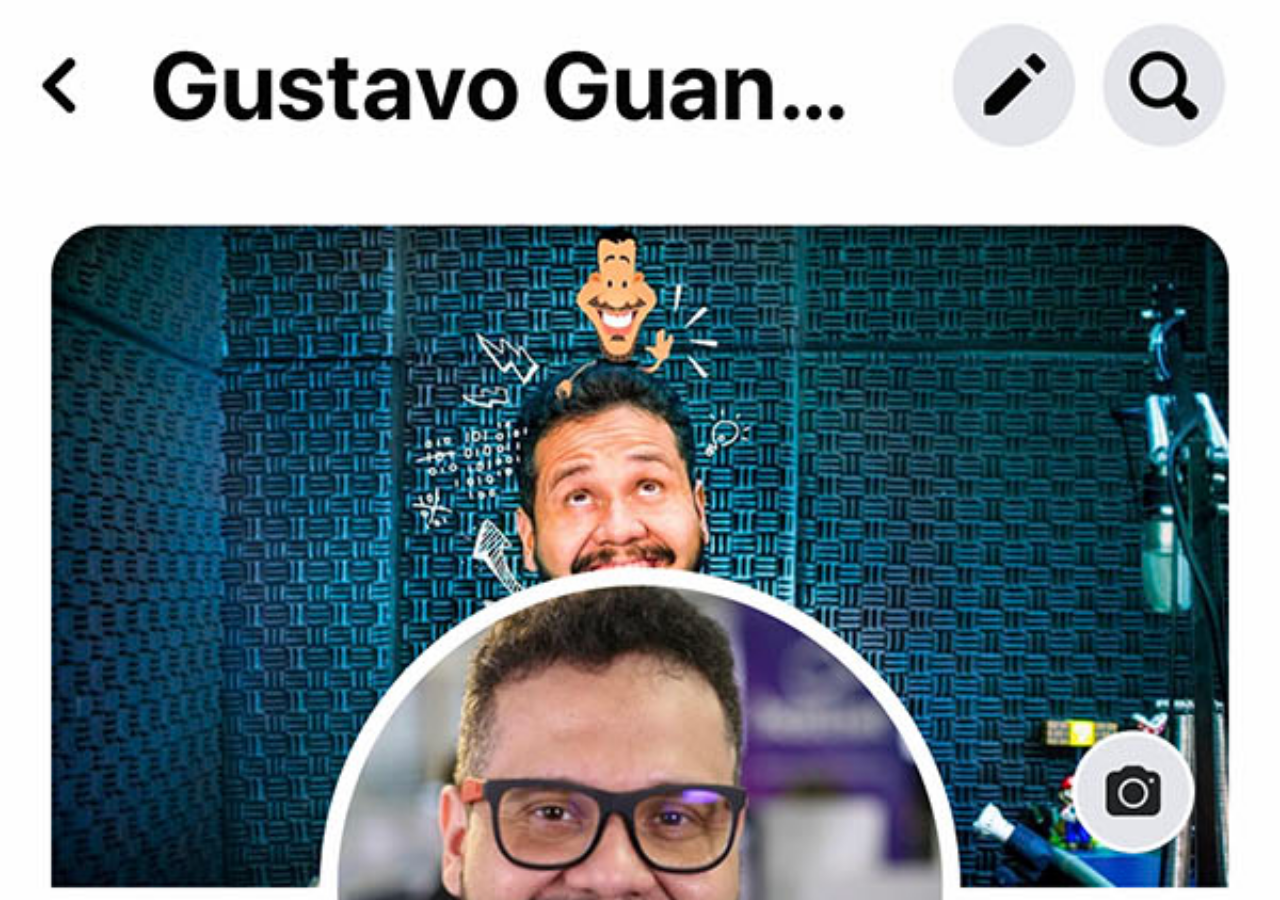
==== facebook.html @ ef8e1c9f "att" ====
<!DOCTYPE html>
<html lang="pt-br">
<head>
    <meta charset="UTF-8">
    <meta name="viewport" content="width=, initial-scale=1.0">
    <title>Document</title>
</head>

<style>
        *{ margin: 0px;
        padding: 0px;}

        body{ width: 100vw;
        height: 100vh;
        background: url(imagens/tela-facebook.jpg);
        background-size: cover;
        background-repeat: no-repeat;}
        

</style>

<body>
   
</body>
</html>
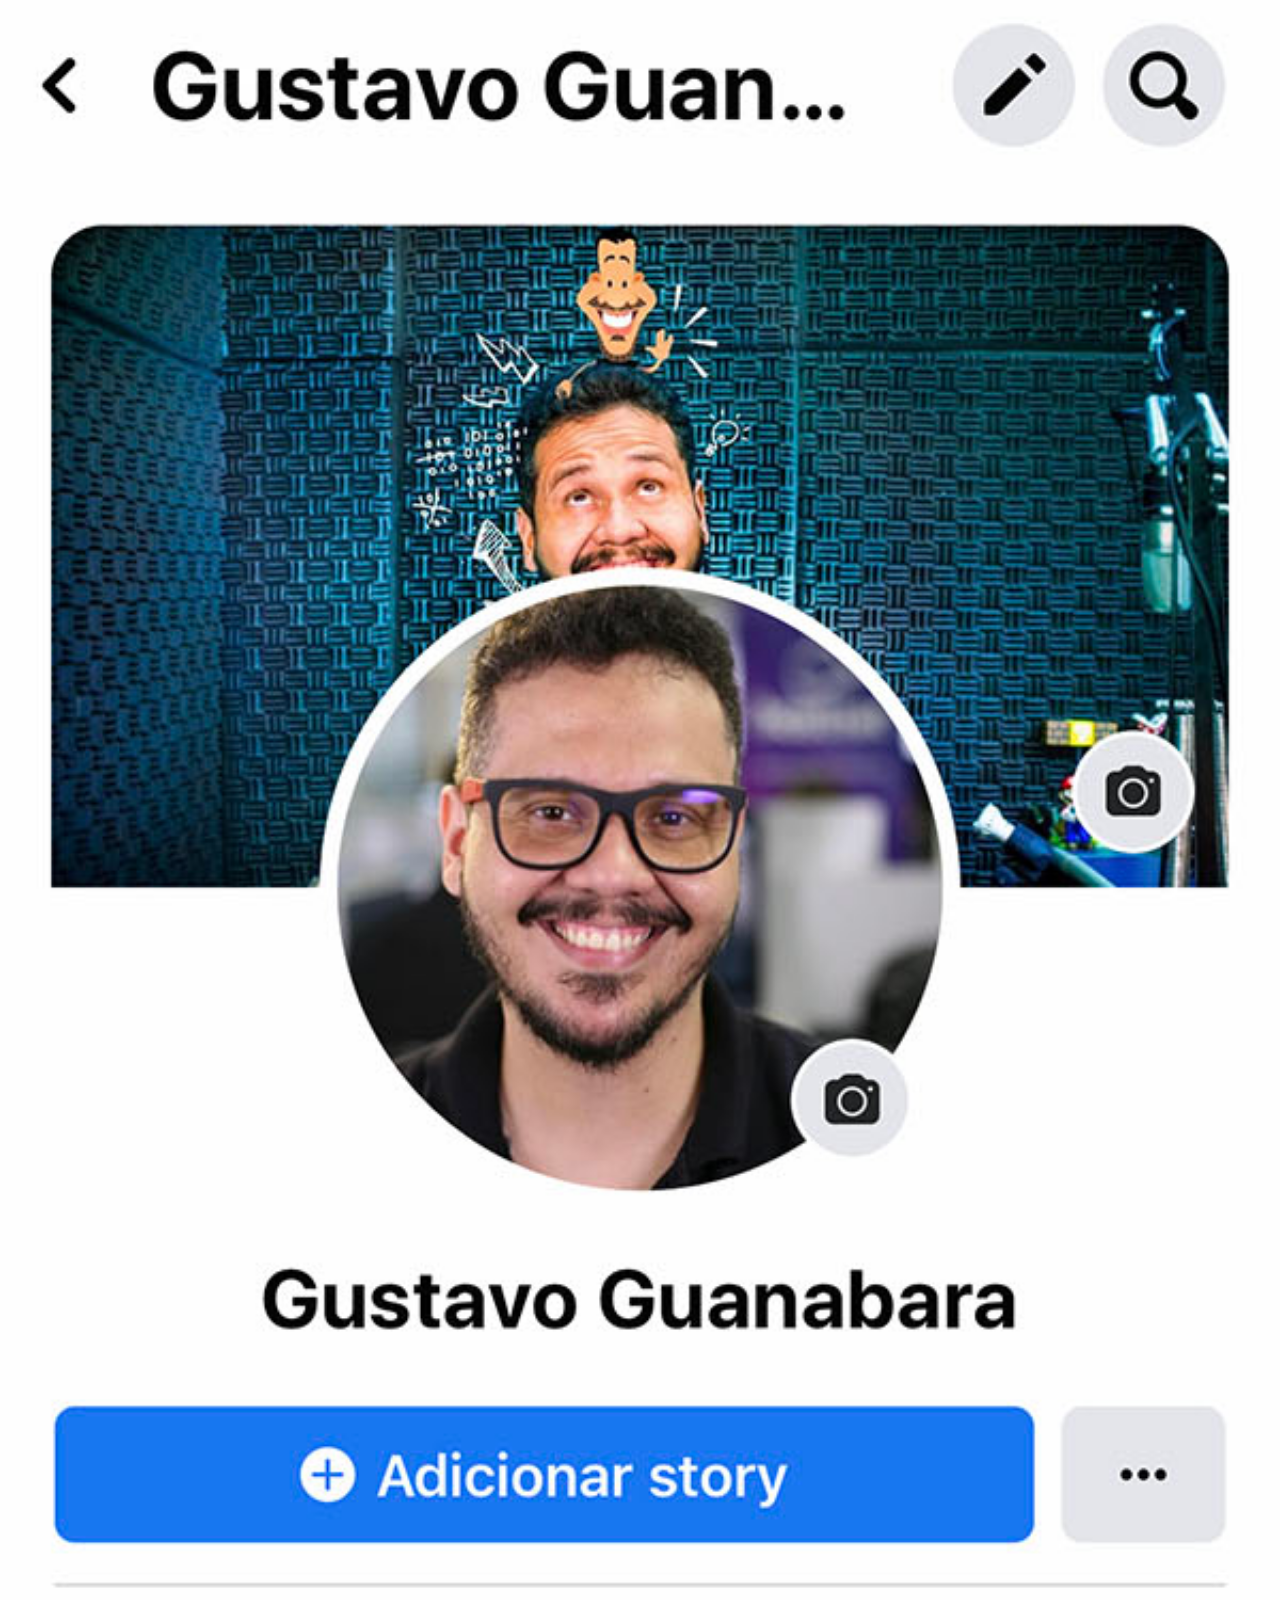
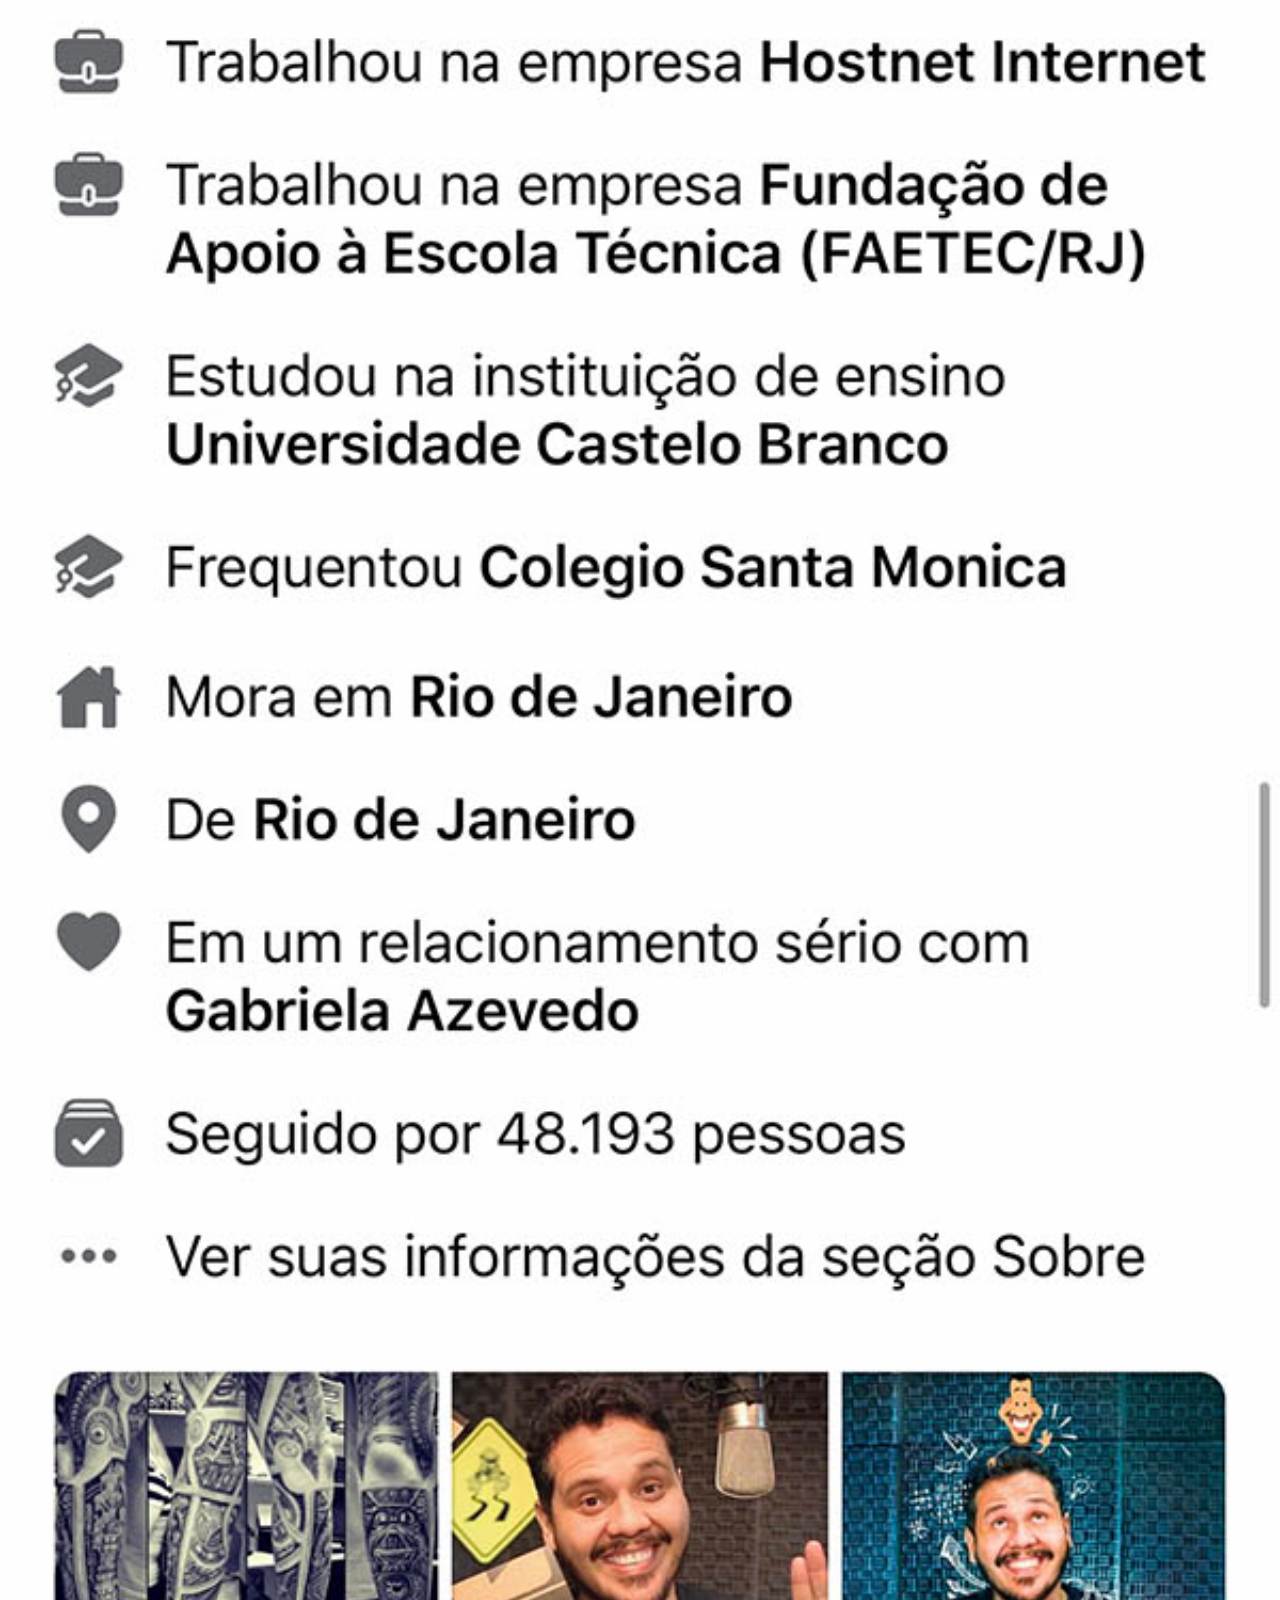
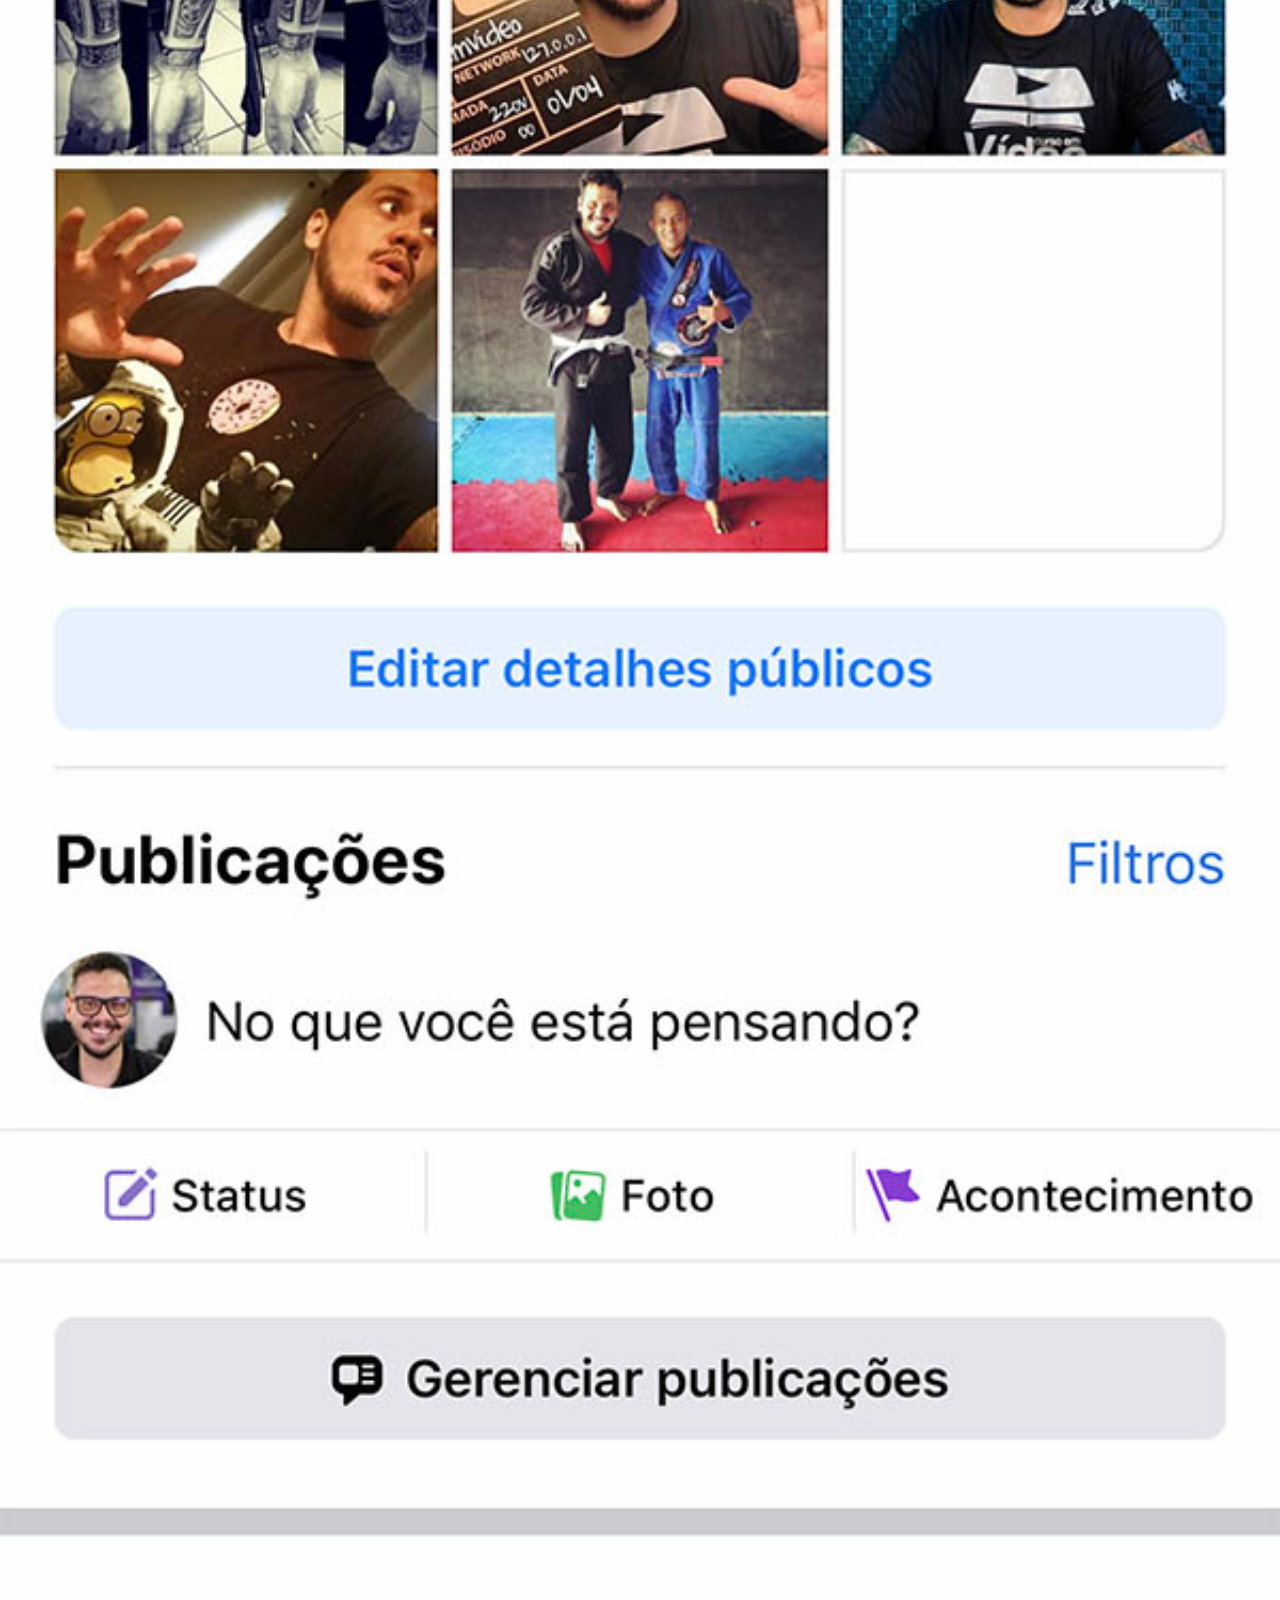
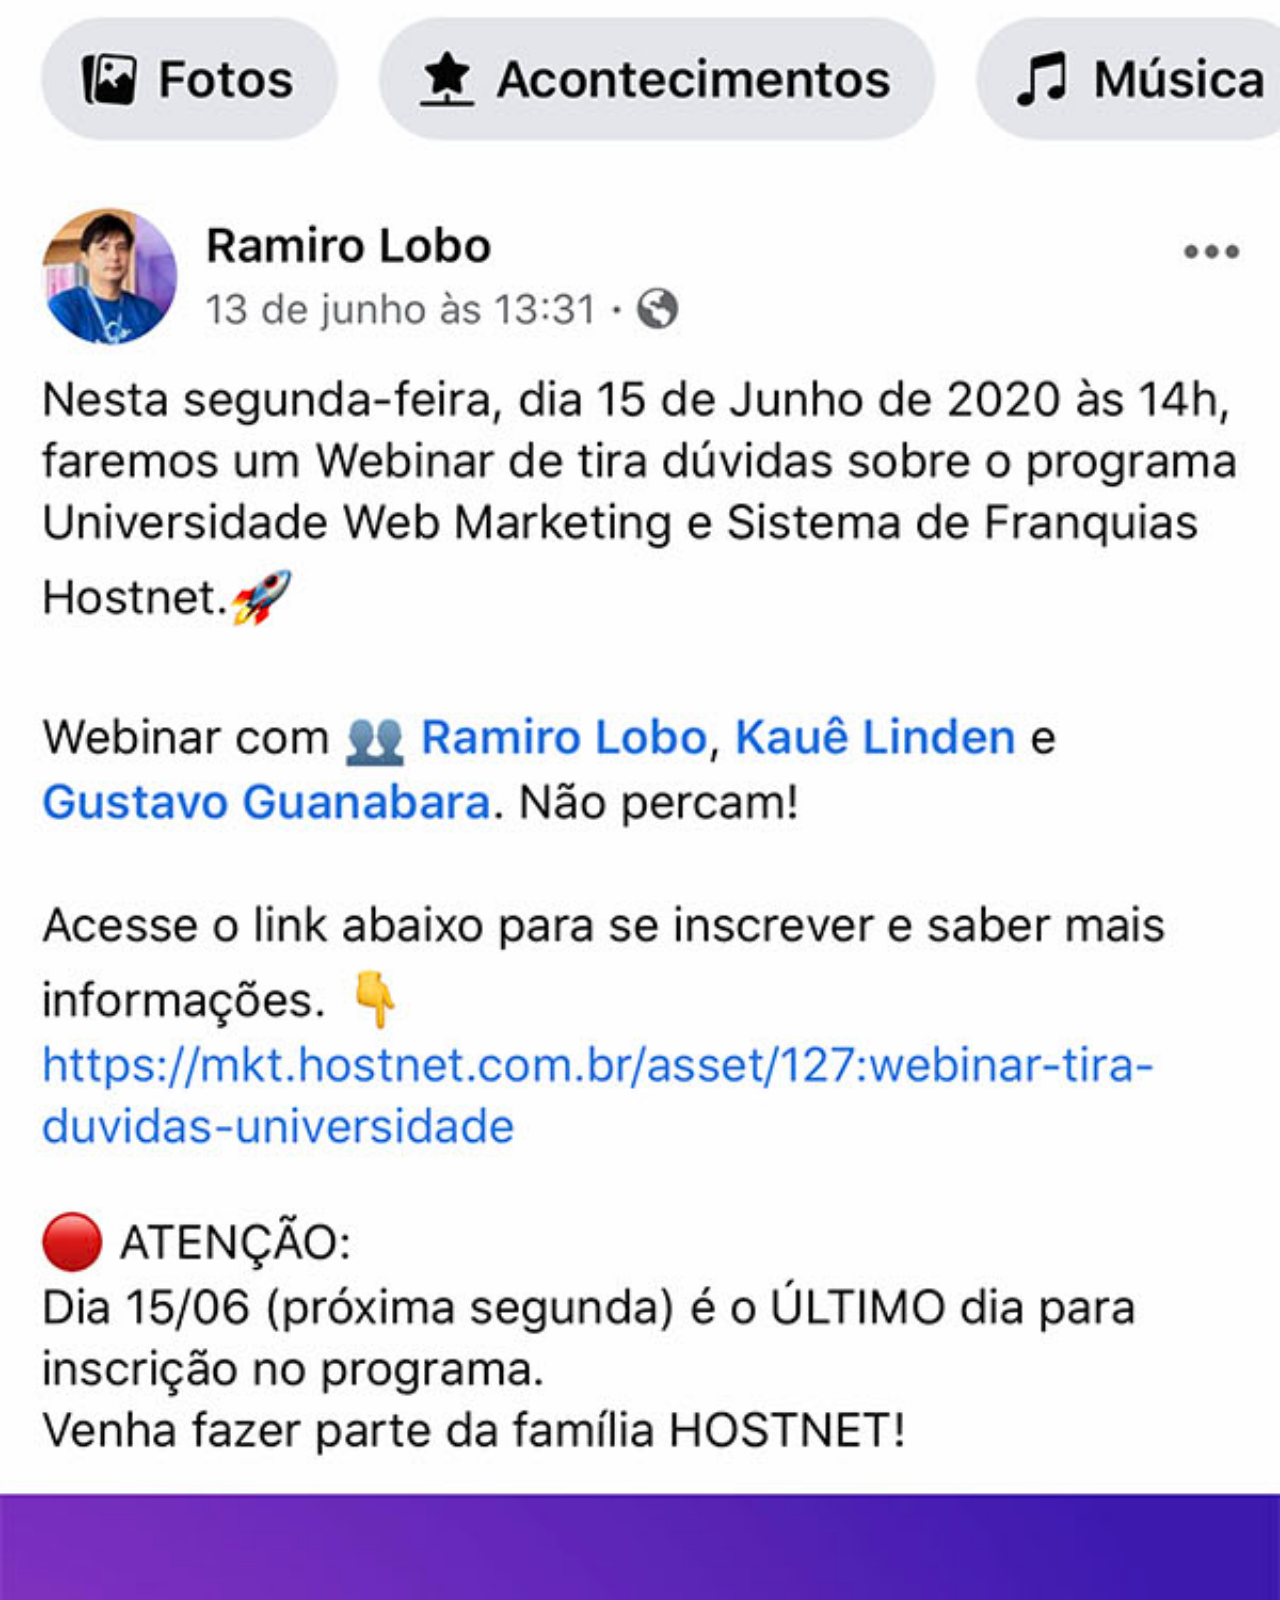
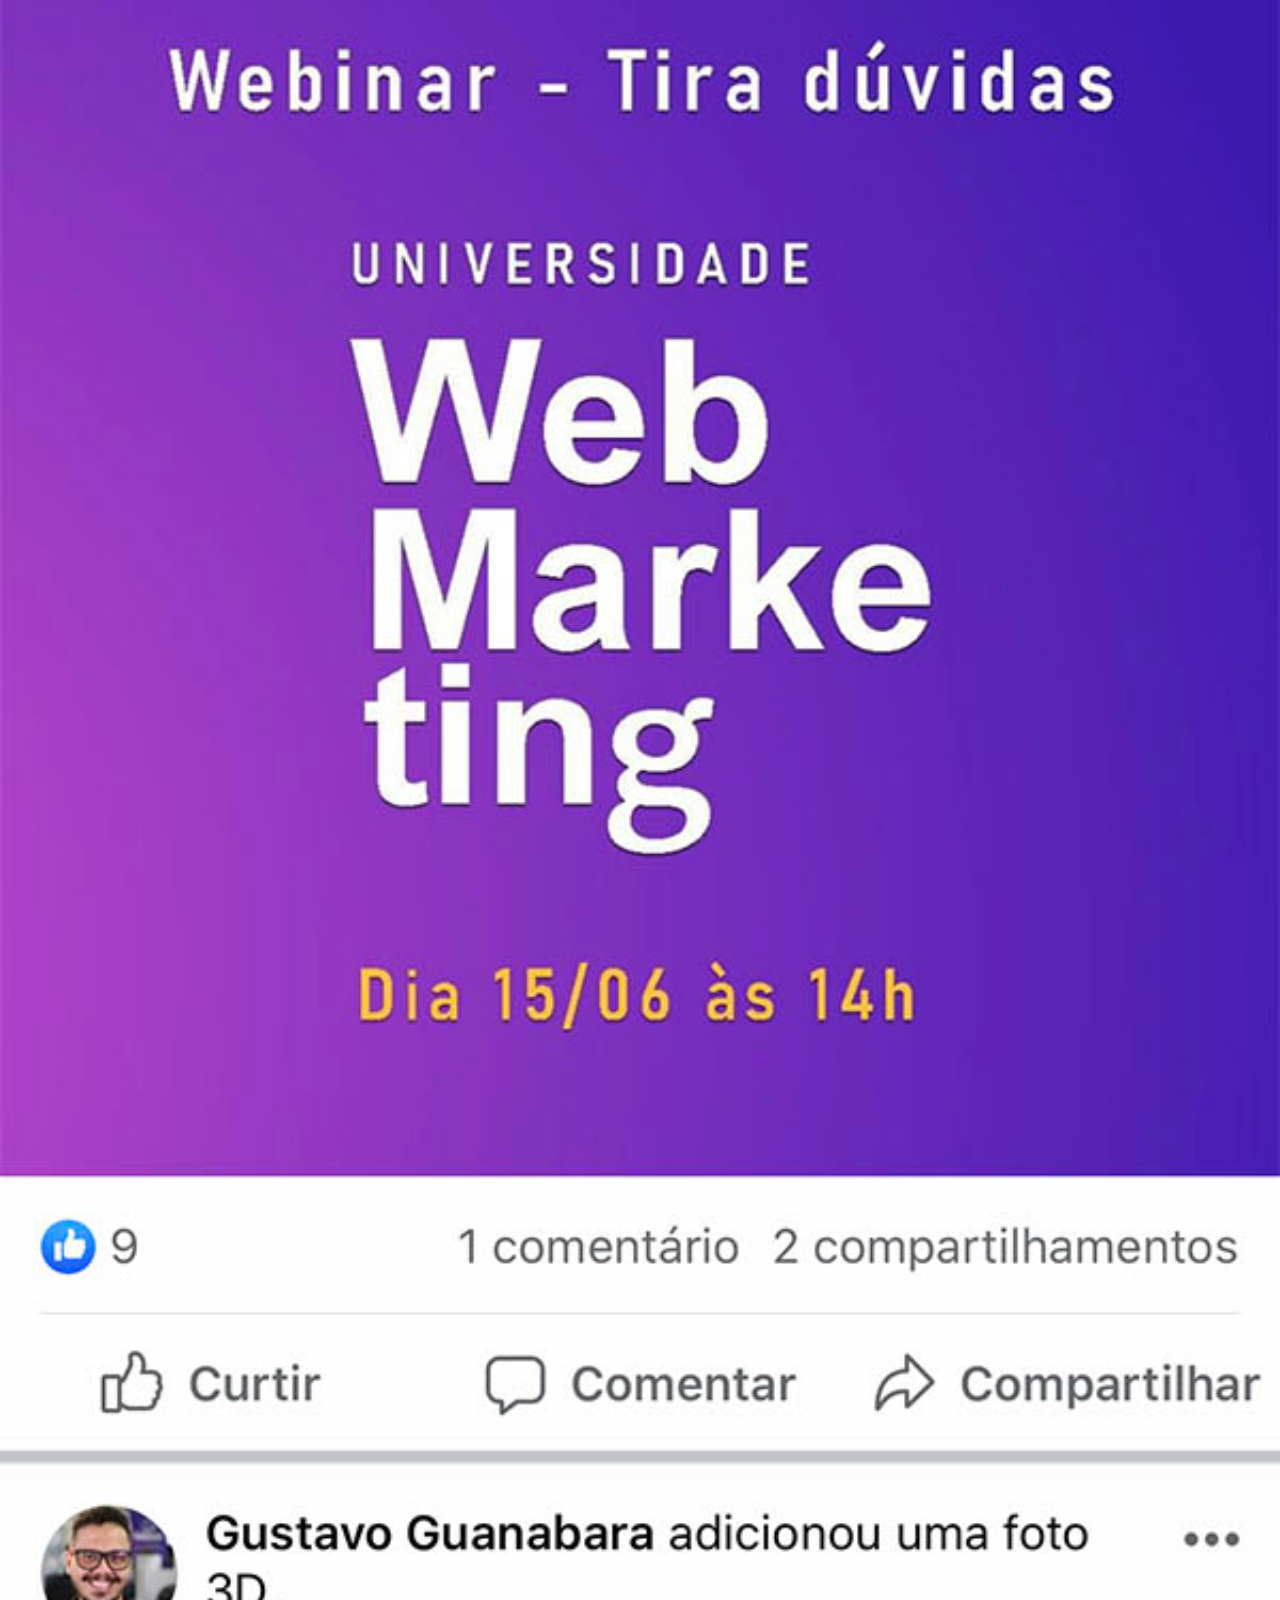
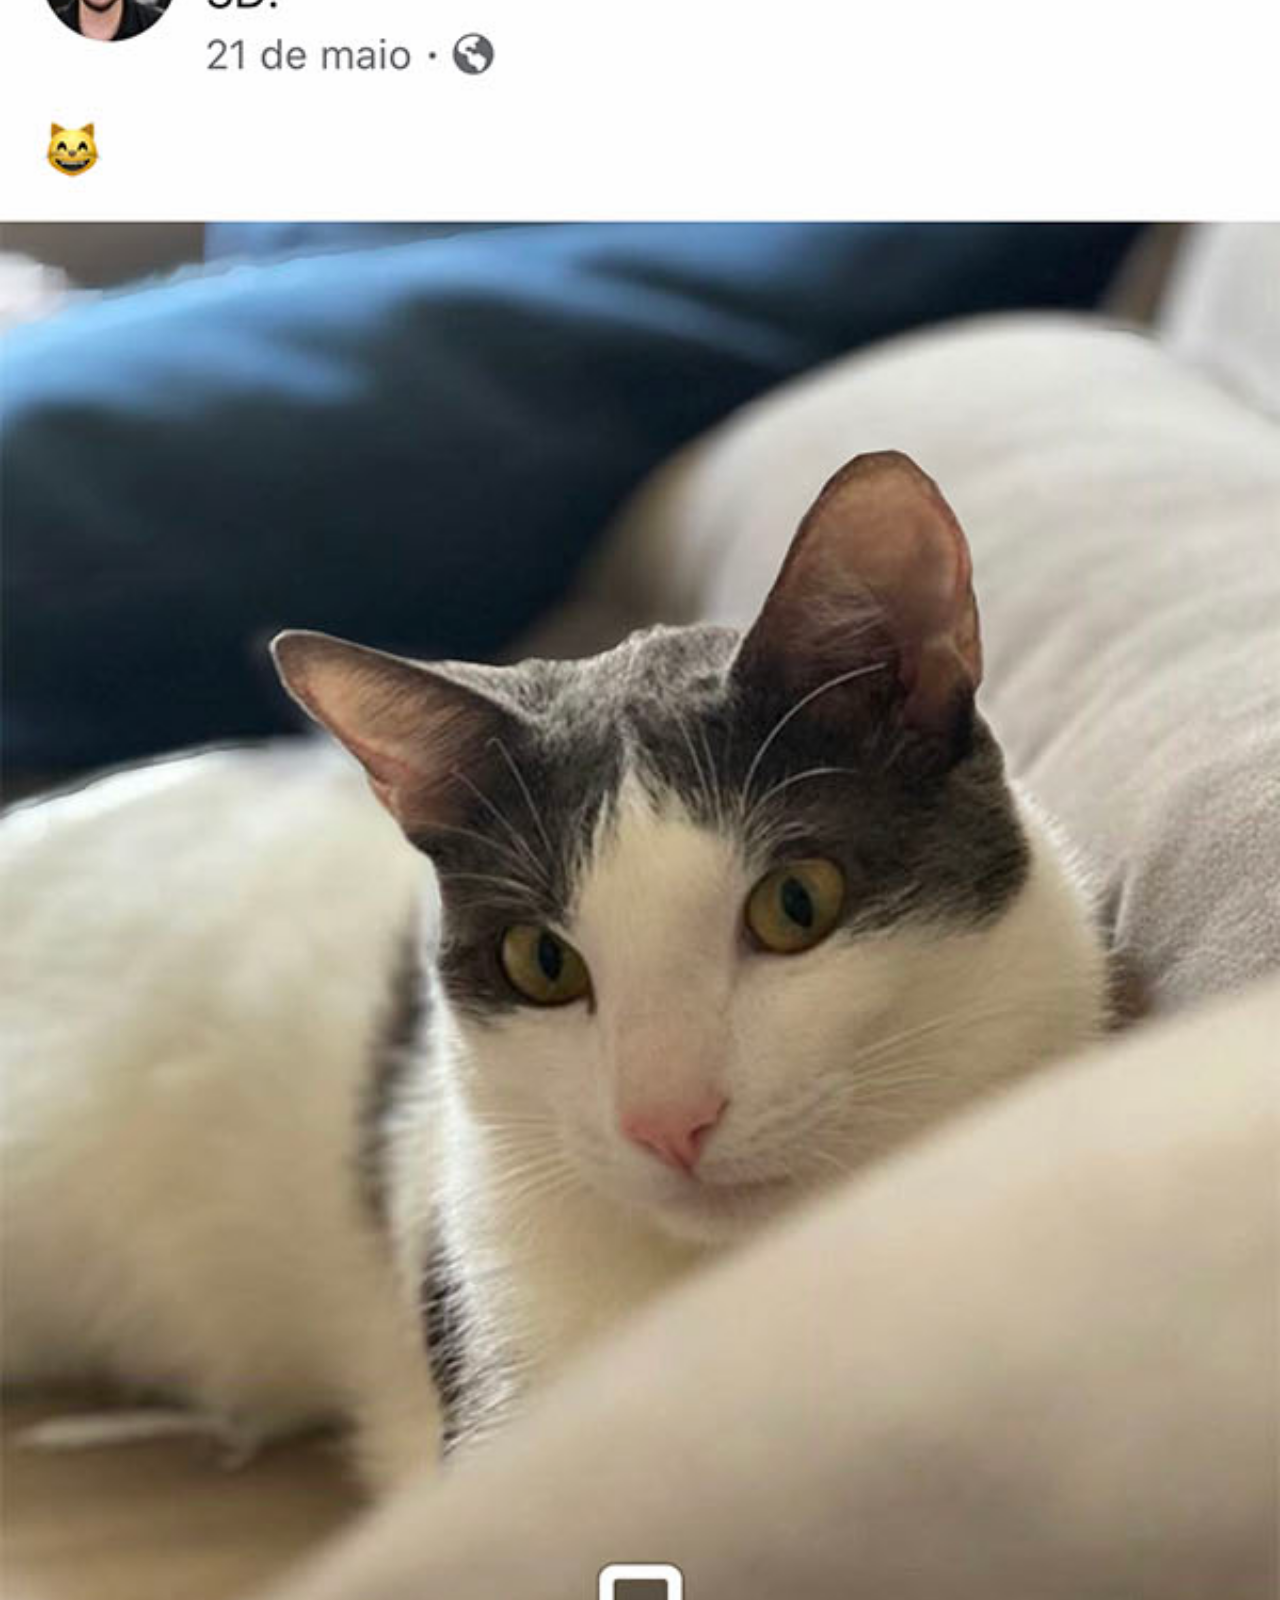
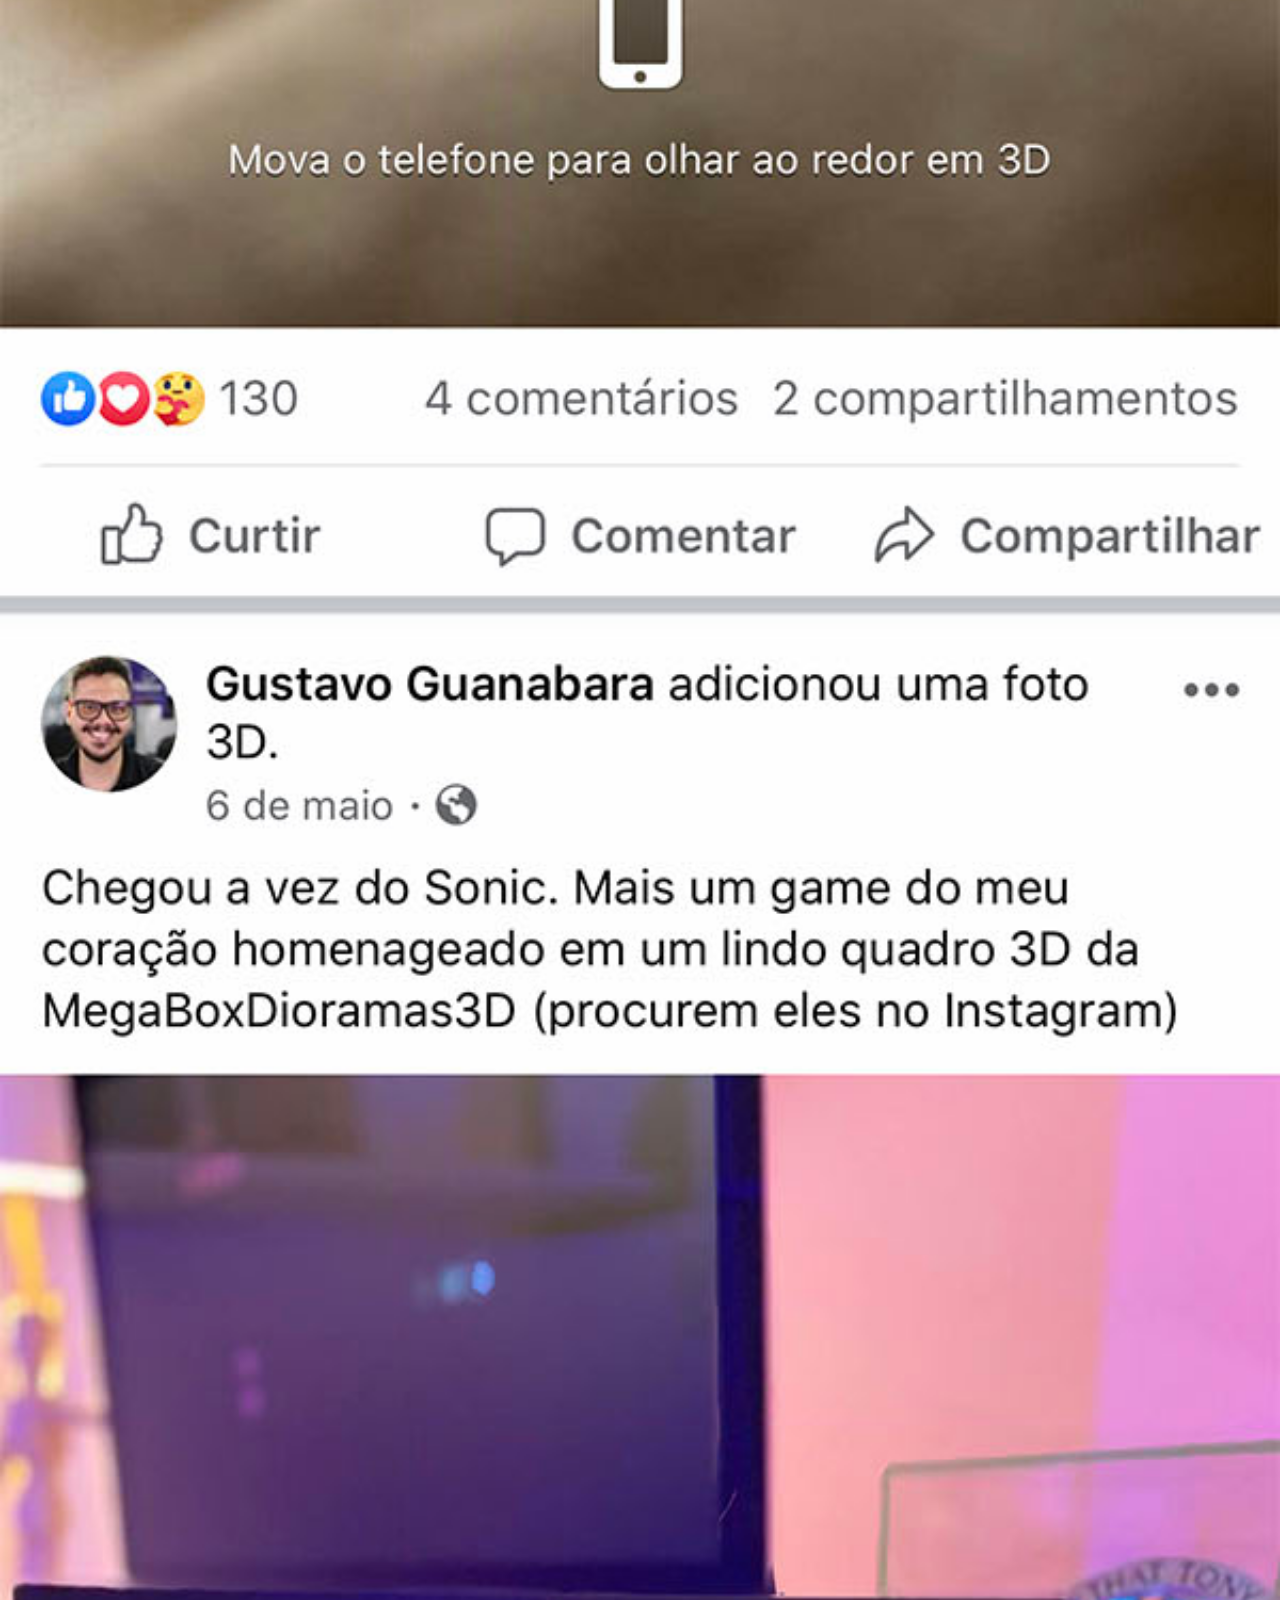
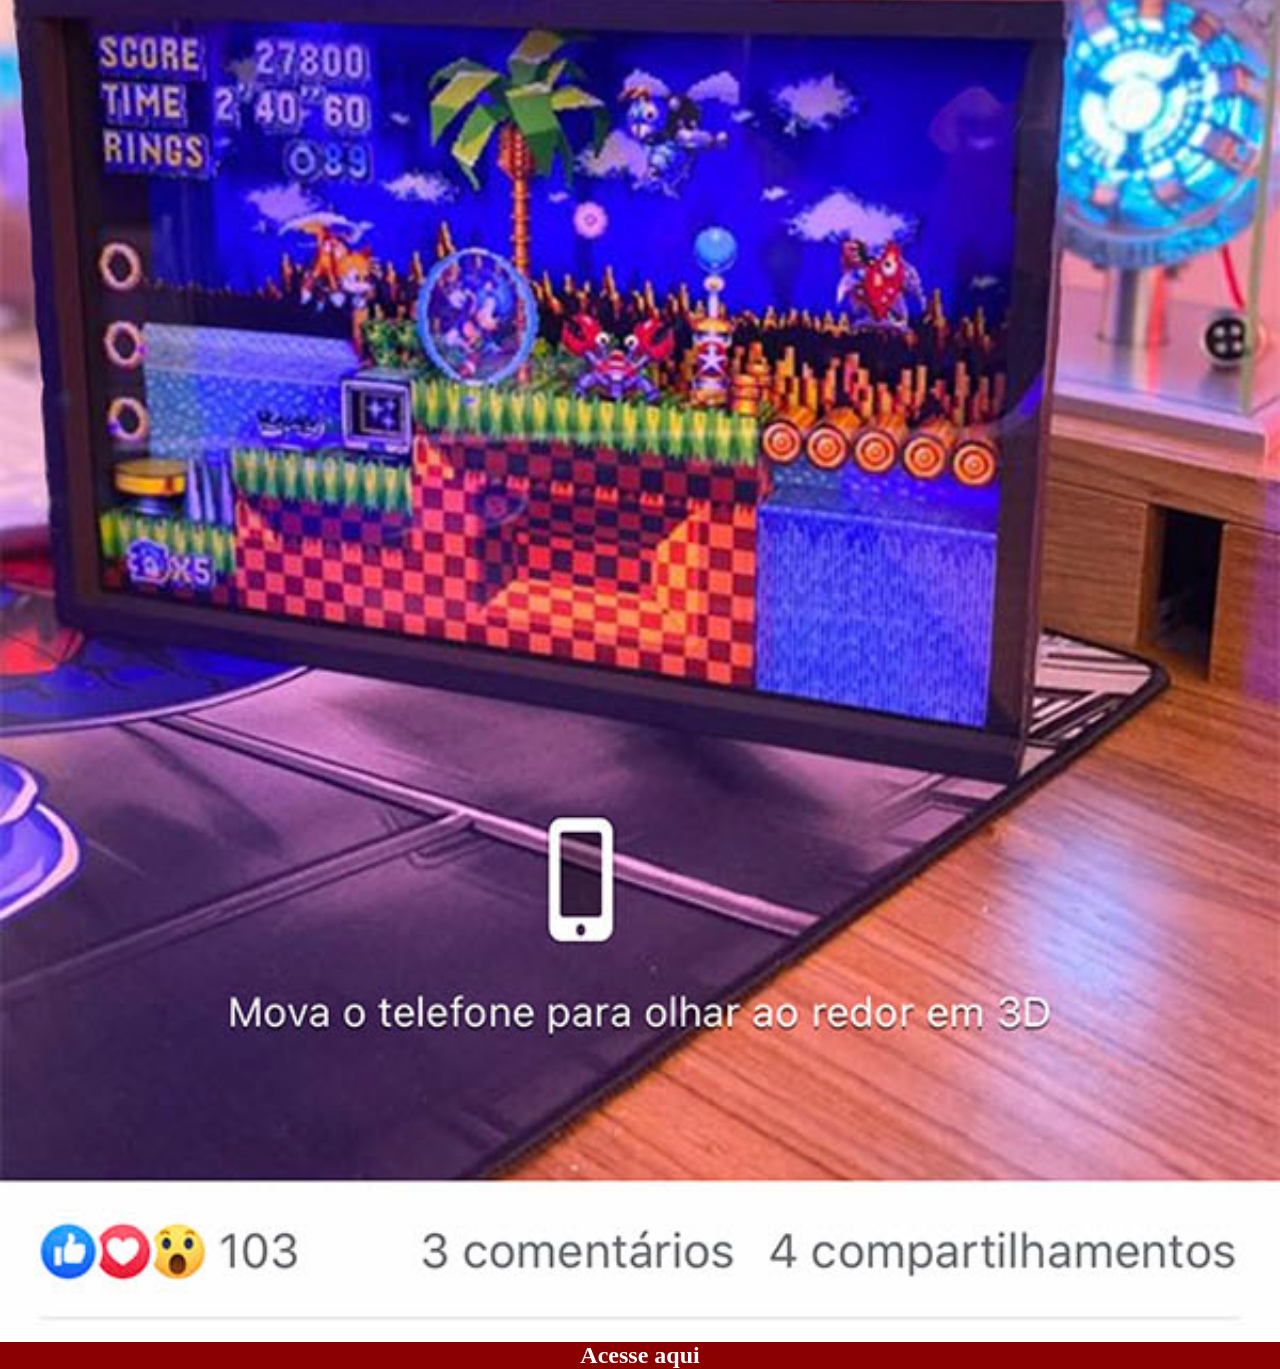
==== commit f5b5ac18: "att" ====
--- a/facebook.html
+++ b/facebook.html
@@ -10,16 +10,37 @@
         *{ margin: 0px;
         padding: 0px;}
 
-        body{ width: 100vw;
-        height: 100vh;
-        background: url(imagens/tela-facebook.jpg);
-        background-size: cover;
-        background-repeat: no-repeat;}
+
+        ::-webkit-scrollbar{
+            width: 0px;
+            height: 0px;
+        }
+
+
+        img{ width: 100vw;}
+
+
+
+        a{
+            display: block;
+            text-align: center;
+            text-decoration: none;
+            font-size: 1.5em;
+            background-color: darkred;
+            color: white;
+            font-weight: bolder;
+        }
         
+
+        a:hover{
+            text-decoration: underline;
+        }
 
 </style>
 
 <body>
+    <img src="imagens/tela-facebook.jpg" alt="facebook">
+    <a href="#">Acesse aqui</a>
    
 </body>
 </html>
